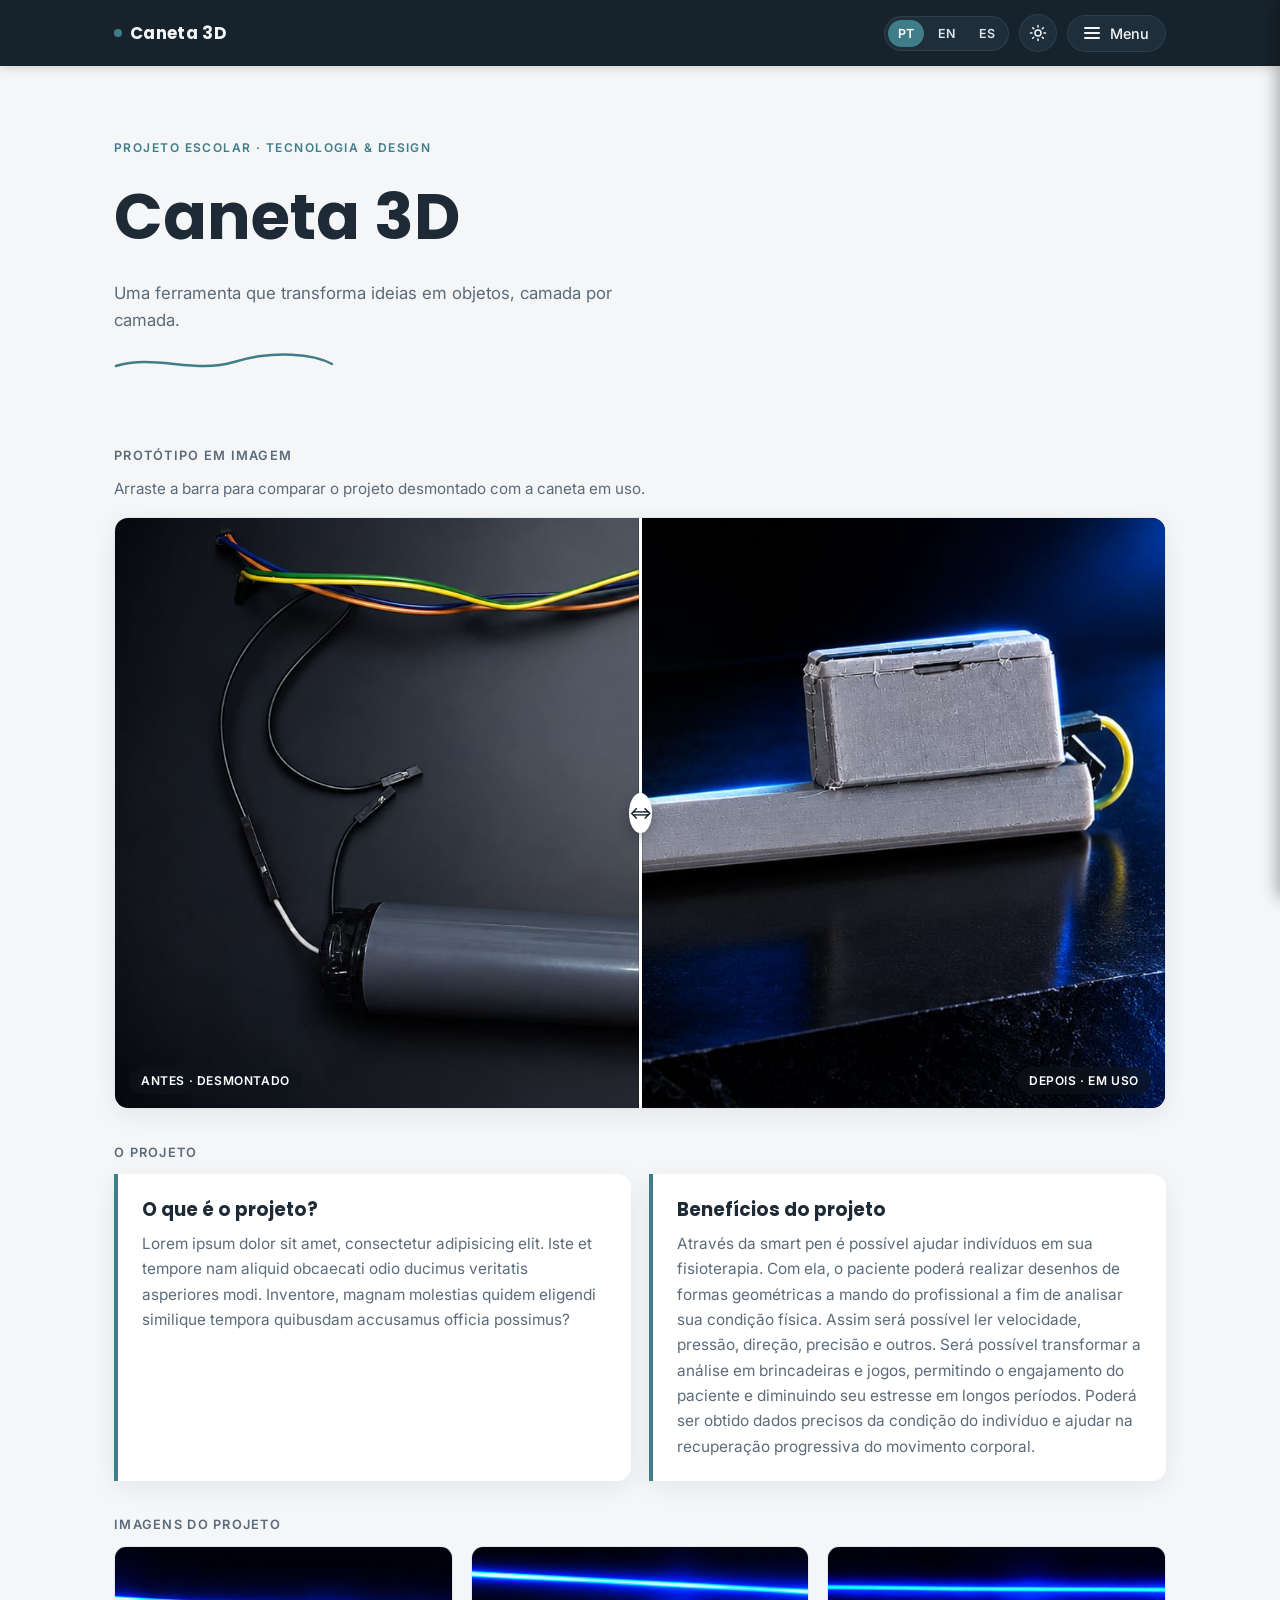
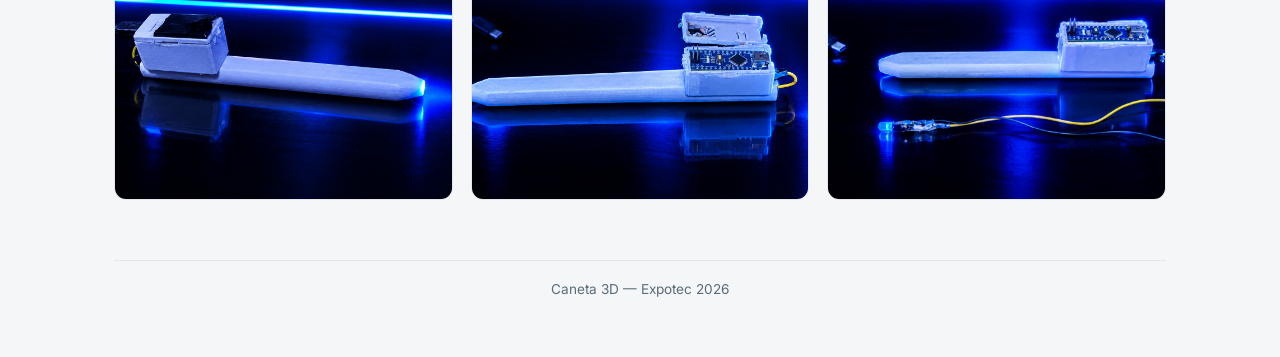
==== index.html @ 74011c3b "Add files via upload" ====
<!DOCTYPE html>
<html lang="pt-BR">
<head>
<meta charset="UTF-8">
<script>
// Aplica o tema salvo antes da página renderizar, evitando "flash" de tela clara
(function(){
  var t = localStorage.getItem('caneta3d-theme');
  if(t === 'dark' || (!t && window.matchMedia('(prefers-color-scheme: dark)').matches)){
    document.documentElement.setAttribute('data-theme','dark');
  }
})();
</script>
<meta name="viewport" content="width=device-width, initial-scale=1.0">
<title>Caneta 3D</title>
<link rel="preconnect" href="https://fonts.googleapis.com">
<link rel="preconnect" href="https://fonts.gstatic.com" crossorigin>
<link href="https://fonts.googleapis.com/css2?family=Inter:wght@400;500;600&family=Poppins:wght@600;700&display=swap" rel="stylesheet">
<link rel="stylesheet" href="estilo.css">
</head>
<body>
<header class="topbar">
  <div class="topbar-inner">
    <span class="wordmark"><span class="dot"></span>Caneta 3D</span>
    <div class="topbar-actions">
      <div class="lang-switch" role="group" aria-label="Selecionar idioma">
        <button class="lang-btn" data-lang="pt" onclick="trocarIdioma('pt')">PT</button>
        <button class="lang-btn" data-lang="en" onclick="trocarIdioma('en')">EN</button>
        <button class="lang-btn" data-lang="es" onclick="trocarIdioma('es')">ES</button>
      </div>
      <button class="theme-toggle" id="themeToggle" data-i18n-attr="aria-label:theme.toggle,title:theme.toggle" aria-label="Alternar tema claro/escuro" title="Alternar tema">
        <svg class="icon-sun" viewBox="0 0 24 24" fill="none" stroke="currentColor" stroke-width="2" stroke-linecap="round"><circle cx="12" cy="12" r="4"/><path d="M12 2v2M12 20v2M4.9 4.9l1.4 1.4M17.7 17.7l1.4 1.4M2 12h2M20 12h2M4.9 19.1l1.4-1.4M17.7 6.3l1.4-1.4"/></svg>
        <svg class="icon-moon" viewBox="0 0 24 24" fill="currentColor"><path d="M20.354 15.354A9 9 0 018.646 3.646 9.003 9.003 0 1020.354 15.354z"/></svg>
      </button>
      <button class="menu-toggle" onclick="toggleMenu()" aria-expanded="false" aria-controls="menuOpcoes">
        <span class="hamburger"><span></span><span></span><span></span></span>
        Menu
      </button>
    </div>
  </div>
  <nav class="menu-opcoes" id="menuOpcoes">
    <a href="index.html" aria-current="page" data-i18n="nav.inicio">Início</a>
    <a href="sobre.html" data-i18n="nav.sobre">Sobre o Projeto</a>
    <a href="participantes.html" data-i18n="nav.participantes">Participantes do Projeto</a>
  </nav>
</header>

<section class="hero animar">
  <span class="eyebrow" data-i18n="index.hero.eyebrow">Expotec · Tecnologia &amp; Design</span>
  <h1>Caneta 3D</h1>
  <p class="hero-sub" data-i18n="index.hero.sub">Uma ferramenta que transforma ideias em objetos, camada por camada.</p>
  <svg class="stroke-line" width="220" height="20" viewBox="0 0 220 20" fill="none" xmlns="http://www.w3.org/2000/svg">
    <path d="M2 14 C 40 2, 80 22, 120 10 S 200 2, 218 12" stroke="#3F7D89" stroke-width="2.5" stroke-linecap="round"/>
  </svg>
</section>

<div class="section-wrap">
  <p class="section-label animar" data-i18n="index.imagem.label">Protótipo em Imagem</p>
  <p class="compare-intro animar" data-i18n="index.compare.intro">Arraste a barra para comparar o projeto desmontado com a caneta em uso.</p>
  <div class="compare-wrap animar">
    <div class="compare" id="compareSlider">
      <div class="compare-media compare-before">
        <!-- Renomeie o arquivo na pasta para projeto-desmontado.jpg -->
        <img src="projeto-desmontado.jpg" alt="Projeto desmontado">
        <span class="compare-label" data-i18n="compare.before">Antes · Desmontado</span>
      </div>
      <div class="compare-media compare-after" id="compareAfter">
        <!-- Renomeie o arquivo na pasta para projeto-em-uso.jpg -->
        <img src="projeto-em-uso.jpg" alt="Caneta em uso">
        <span class="compare-label" data-i18n="compare.after">Depois · Em uso</span>
      </div>
      <div class="compare-handle" id="compareHandle" tabindex="0" role="slider"
           data-i18n-attr="aria-label:compare.aria"
           aria-label="Arraste para comparar antes e depois" aria-valuemin="0" aria-valuemax="100" aria-valuenow="50">
        <span class="compare-handle-line"></span>
        <span class="compare-handle-btn">⇔</span>
      </div>
    </div>
  </div>

  <p class="section-label animar" data-i18n="project.label">O projeto</p>
  <div class="grid-cards">
    <div class="etapas animar">
      <h2 data-i18n="project.card1.title">O que é o projeto?</h2>
      <p data-i18n="project.card1.text">Lorem ipsum dolor sit amet, consectetur adipisicing elit. Iste et tempore nam aliquid obcaecati odio ducimus veritatis asperiores modi. Inventore, magnam molestias quidem eligendi similique tempora quibusdam accusamus officia possimus?</p>
    </div>
    <div class="etapas animar">
      <h2 data-i18n="project.card2.title">Benefícios do projeto</h2>
      <p data-i18n="project.card2.text">Através da smart pen é possível ajudar indivíduos em sua fisioterapia. Com ela, o paciente poderá realizar desenhos de formas geométricas a mando do profissional a fim de analisar sua condição física. Assim será possível ler velocidade, pressão, direção, precisão e outros. Será possível transformar a análise em brincadeiras e jogos, permitindo o engajamento do paciente e diminuindo seu estresse em longos períodos. Poderá ser obtido dados precisos da condição do indivíduo e ajudar na recuperação progressiva do movimento corporal.</p>
    </div>
  </div>

  <p class="section-label animar" data-i18n="images.label">Imagens do projeto</p>
  <div class="imagens animar">
    <div class="image-frame">
      <img src="caneta1.jpeg" alt="Imagem do projeto" onerror="this.style.display='none'">
      <span data-i18n="image.placeholder">caneta1.jpeg</span>
    </div>
    <div class="image-frame">
      <img src="caneta2.jpeg" alt="Imagem do projeto" onerror="this.style.display='none'">
      <span data-i18n="image.placeholder">caneta2.jpeg</span>
    </div>
    <div class="image-frame">
      <img src="caneta3.jpeg" alt="Imagem do projeto" onerror="this.style.display='none'">
      <span data-i18n="image.placeholder">caneta3.jpeg</span>
    </div>
  </div>

  <footer data-i18n="footer.text">Caneta 3D — Expotec 2026</footer>
</div>

<script src="Idioma.JS"></script>
<script src="script.js"></script>
</body>
</html>
---- estilo.css ----
:root{
  --bg:#F4F6F8;
  --surface:#FFFFFF;
  --nav-bg:#16222C;
  --nav-bg-soft:#1E2E3A;
  --ink:#1E2A35;
  --ink-soft:#5B6B7A;
  --accent:#3F7D89;
  --accent-soft:#E3EEEF;
  --border:#E3E7EB;
  --radius:14px;
  --shadow:0 6px 24px rgba(22,34,44,0.07);
}

[data-theme="dark"]{
  --bg:#0F1620;
  --surface:#16202B;
  --nav-bg:#0B1116;
  --nav-bg-soft:#161F29;
  --ink:#E7EDF2;
  --ink-soft:#93A3B0;
  --accent:#5FA8B5;
  --accent-soft:#1B2E33;
  --border:#233240;
  --shadow:0 6px 24px rgba(0,0,0,0.35);
}

*{box-sizing:border-box;}
body{
  margin:0;
  background:var(--bg);
  color:var(--ink);
  font-family:'Inter',Arial,sans-serif;
  padding-bottom:60px;
  transition:background .35s ease, color .35s ease;
}
h1,h2{font-family:'Poppins',sans-serif;}
a:focus-visible,button:focus-visible{outline:2px solid var(--accent);outline-offset:2px;}

/* NAV */
.topbar{position:sticky;top:0;z-index:50;background:var(--nav-bg);box-shadow:0 2px 10px rgba(0,0,0,0.15);transition:background .35s ease;}
.topbar-inner{max-width:1100px;margin:0 auto;display:flex;align-items:center;justify-content:space-between;padding:14px 24px;}
.wordmark{display:flex;align-items:center;gap:8px;color:#F4F6F8;font-family:'Poppins',sans-serif;font-weight:700;letter-spacing:.02em;font-size:1.05rem;}
.wordmark .dot{width:8px;height:8px;border-radius:50%;background:var(--accent);}

.topbar-actions{display:flex;align-items:center;gap:10px;}

.theme-toggle{
  display:flex;align-items:center;justify-content:center;
  width:38px;height:38px;border-radius:50%;
  background:var(--nav-bg-soft);color:#F4F6F8;
  border:1px solid rgba(255,255,255,0.08);
  cursor:pointer;transition:background .2s ease, transform .2s ease;
}
.theme-toggle:hover{background:#294254;transform:translateY(-1px);}
.theme-toggle svg{width:18px;height:18px;display:block;}
.theme-toggle .icon-moon{display:none;}
[data-theme="dark"] .theme-toggle .icon-sun{display:none;}
[data-theme="dark"] .theme-toggle .icon-moon{display:block;}

.menu-toggle{
  display:flex;align-items:center;gap:10px;
  background:var(--nav-bg-soft);color:#F4F6F8;
  border:1px solid rgba(255,255,255,0.08);
  padding:9px 16px;border-radius:999px;
  font-family:'Inter',sans-serif;font-size:.9rem;font-weight:500;
  cursor:pointer;transition:background .2s ease;
}
.menu-toggle:hover{background:#294254;}
.hamburger{width:16px;height:12px;position:relative;}
.hamburger span{position:absolute;left:0;width:100%;height:2px;background:#F4F6F8;border-radius:2px;transition:transform .25s ease,opacity .25s ease;}
.hamburger span:nth-child(1){top:0;}
.hamburger span:nth-child(2){top:5px;}
.hamburger span:nth-child(3){top:10px;}
.menu-toggle.aberto .hamburger span:nth-child(1){transform:translateY(5px) rotate(45deg);}
.menu-toggle.aberto .hamburger span:nth-child(2){opacity:0;}
.menu-toggle.aberto .hamburger span:nth-child(3){transform:translateY(-5px) rotate(-45deg);}


.menu-opcoes{
  position:fixed;
  top:0;
  right:0;
  height:100vh;
  width:280px;
  max-width:80vw;
  margin:0;
  background:var(--nav-bg-soft);
  border-radius:12px 0 0 12px;
  padding:80px 8px 8px;
  box-shadow:-4px 0 16px rgba(0,0,0,0.3);
  transform:translateX(100%);
  opacity:1;
  overflow-y:auto;
  transition:transform .3s cubic-bezier(.22,.61,.36,1);
  z-index:1000;
  display:flex;
  flex-direction:column;
  gap:6px;
}

.menu-opcoes.aberto{
  transform:translateX(0);
  max-height:none;
}
.menu-opcoes a{
  display:block;
  text-decoration:none !important;
  color:#DCE4E9 !important;
  padding:12px 16px;
  border-radius:8px;
  font-size:.95rem;
  font-weight:500;
  border-left:3px solid transparent;
  transition:background .2s ease, border-color .2s ease;
}
.menu-opcoes a:visited{
  color:#DCE4E9 !important;
}
.menu-opcoes a:hover{background:#243B4A;}
.menu-opcoes a[aria-current="page"]{
  background:#243B4A;
  border-left-color:var(--accent);
  color:#fff !important;
  font-weight:600;
}

/* HERO */
.hero{max-width:1100px;margin:0 auto;padding:70px 24px 40px;}
.hero.hero-solo{min-height:calc(100vh - 64px);display:flex;flex-direction:column;justify-content:center;padding:0 24px;}
.eyebrow{
  display:inline-block;text-transform:uppercase;letter-spacing:.12em;
  font-size:.75rem;font-weight:600;color:var(--accent);margin:0 0 14px;
}
.hero h1{font-size:clamp(2.6rem,6vw,4rem);margin:0;font-weight:700;color:var(--ink);}
.hero-sub{max-width:520px;color:var(--ink-soft);font-size:1.05rem;line-height:1.6;margin:16px 0 0;}
.stroke-line{display:block;margin-top:18px;}
.stroke-line path{
  stroke-dasharray:220;stroke-dashoffset:220;
  animation:draw .9s cubic-bezier(.22,.61,.36,1) forwards;animation-delay:.5s;
}
@keyframes draw{to{stroke-dashoffset:0;}}

/* CONTENT */
.section-wrap{max-width:1100px;margin:0 auto;padding:0 24px;}
.section-label{font-size:.8rem;text-transform:uppercase;letter-spacing:.1em;color:var(--ink-soft);font-weight:600;margin:36px 0 14px;}
.compare-intro{color:var(--ink-soft);font-size:.95rem;line-height:1.6;margin:0 0 16px;max-width:560px;}
.grid-cards{display:grid;grid-template-columns:repeat(auto-fit,minmax(260px,1fr));gap:18px;}

.etapas{
  background:var(--surface);
  border-left:4px solid var(--accent);
  border-radius:0 var(--radius) var(--radius) 0;
  padding:22px 24px;
  box-shadow:var(--shadow);
  transition:transform .25s ease, box-shadow .25s ease, background .35s ease;
}
.etapas:hover{transform:translateY(-3px);box-shadow:0 10px 28px rgba(22,34,44,0.14);}
.etapas h2{margin:0 0 8px;font-size:1.15rem;color:var(--ink);}
.etapas p{margin:0;color:var(--ink-soft);line-height:1.65;font-size:.96rem;}

.imagens{display:grid;grid-template-columns:repeat(auto-fit,minmax(220px,1fr));gap: 18px;margin:14px 0 10px;}
.image-frame{
  position:relative;aspect-ratio:4/3;border-radius:12px;overflow:hidden;
  border:1px solid var(--border);
  background:repeating-linear-gradient(135deg,var(--accent-soft) 0 10px,var(--surface) 10px 20px);
  display:flex;align-items:center;justify-content:center;
}
.image-frame img{position:absolute;inset:0;width:100%;height:100%;object-fit:cover;}
.image-frame span{font-size:.82rem;color:var(--ink-soft);font-weight:500;}

/* COMPARADOR ANTES / DEPOIS */
.compare-wrap{margin:6px 0 10px;}
.compare{
  position:relative;width:100%;aspect-ratio:16/9;border-radius:var(--radius);
  overflow:hidden;box-shadow:var(--shadow);border:1px solid var(--border);
  background:repeating-linear-gradient(135deg,var(--accent-soft) 0 10px,var(--surface) 10px 20px);
  touch-action:none;user-select:none;
}
.compare-media{position:absolute;inset:0;}
.compare-media img,
.compare-media video{
  width:100%;
  height:100%;
  object-fit:cover;
  object-position:center;
  display:block;
  background:var(--surface);
}
.compare-before{z-index:1;}
.compare-after{z-index:2;clip-path:inset(0 0 0 50%);}
.compare-label{
  position:absolute;bottom:14px;font-size:.75rem;font-weight:600;
  letter-spacing:.05em;text-transform:uppercase;color:#fff;
  background:rgba(15,22,29,0.55);backdrop-filter:blur(4px);
  padding:6px 12px;border-radius:999px;pointer-events:none;
}
.compare-before .compare-label{left:14px;}
.compare-after .compare-label{right:14px;}
.compare-handle{
  position:absolute;top:0;bottom:0;left:50%;width:0;z-index:3;
  display:flex;align-items:center;justify-content:center;
  cursor:ew-resize;transform:translateX(-50%);
}
.compare-handle-line{position:absolute;top:0;bottom:0;width:3px;background:#fff;box-shadow:0 0 0 1px rgba(0,0,0,.15);}
.compare-handle-btn{
  position:relative;width:40px;height:40px;border-radius:50%;
  background:#fff;color:var(--nav-bg);display:flex;align-items:center;justify-content:center;
  font-size:1.1rem;box-shadow:0 4px 14px rgba(0,0,0,.28);
}
.compare-handle:focus-visible .compare-handle-btn{outline:2px solid var(--accent);outline-offset:2px;}

footer{max-width:1100px;margin:60px auto 0;padding:20px 24px 0;border-top:1px solid var(--border);color:var(--ink-soft);font-size:.85rem;text-align:center;}

/* ANIMAÇÕES OTIMIZADAS: reveal ao entrar na tela (IntersectionObserver), via transição em vez de keyframes soltos */
.animar{
  opacity:0;
  transform:translateY(22px) scale(.98);
  transition:opacity .9s cubic-bezier(.16,1,.3,1), transform .9s cubic-bezier(.16,1,.3,1);
  will-change:opacity, transform;
}
.animar.in-view{opacity:1;transform:translateY(0) scale(1);}

@media (prefers-reduced-motion:reduce){
  *,*::before,*::after{animation-duration:.01ms !important;animation-iteration-count:1 !important;transition-duration:.01ms !important;}
}
.lang-switch{
  display:flex;gap:4px;
  background:var(--nav-bg-soft);
  border:1px solid rgba(255,255,255,0.08);
  border-radius:999px;
  padding:3px;
}
.lang-btn{
  background:transparent;border:none;color:#DCE4E9;
  font-family:'Inter',sans-serif;font-size:.78rem;font-weight:600;
  padding:6px 10px;border-radius:999px;cursor:pointer;
  transition:background .2s ease,color .2s ease;
}
.lang-btn:hover{background:#294254;}
.lang-btn.ativo{background:var(--accent);color:#fff;}

/* PARTICIPANTES — grid centralizado, 4 em cima e 3 embaixo */
.participantes-wrap{
  max-width:none;
  margin:0;
  padding-left:24px;
  padding-top:48px;
}
.participantes-lista{
  display:flex;
  flex-direction:row;
  flex-wrap:wrap;
  justify-content:center;
  align-items:flex-start;
  gap:24px;
  margin:24px 0 40px;
}
.participante-card{
  display:flex;
  align-items:center;
  gap:16px;
  flex:0 1 240px;
  background:var(--nav-bg-soft);
  border:1px solid rgba(255,255,255,0.08);
  border-radius:12px;
  padding:10px 24px 10px 10px;
  text-align:left;
  transition:transform .2s ease, background .2s ease;
}
.participante-card:hover{
  transform:translateX(4px);
  background:#243B4A;
}
.participante-foto{
  width:88px;
  height:88px;
  border-radius:10px;
  overflow:hidden;
  flex-shrink:0;
  background:#0f1c26;
}
.participante-foto img{
  width:100%;
  height:100%;
  object-fit:cover;
  display:block;
}
.participante-nome{
  font-family:'Inter',sans-serif;
  font-size:1rem;
  font-weight:600;
  color:#F4F6F8;
  margin:0;
}
.participante-funcao{
  font-family:'Inter',sans-serif;
  font-size:.8rem;
  font-weight:500;
  color:#93A3B0;
  margin:4px 0 0;
}

/* Ajuste de posição do hero na página de Participantes:
   sobe o título e aproxima da borda esquerda */
.hero-solo.hero-participantes{
  justify-content:flex-start;
  padding-top:12vh;
  padding-left:8px;
}
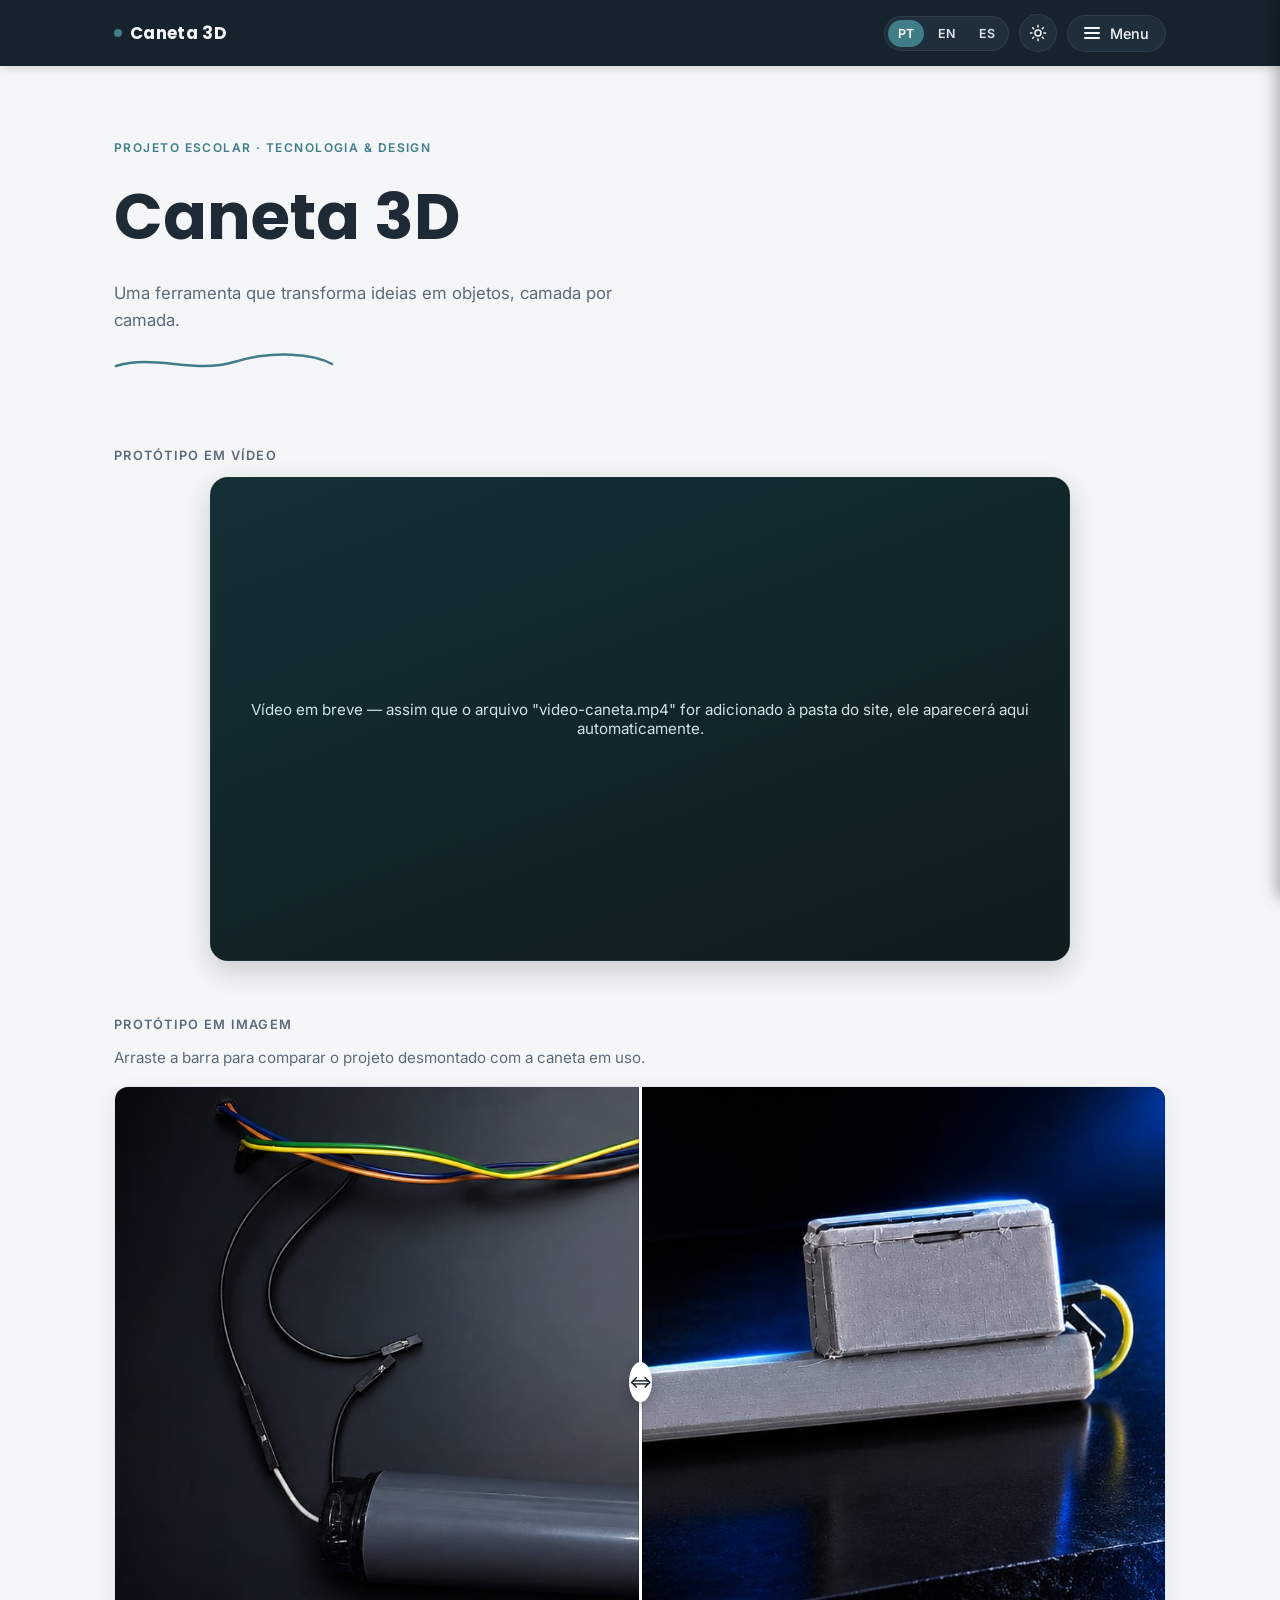
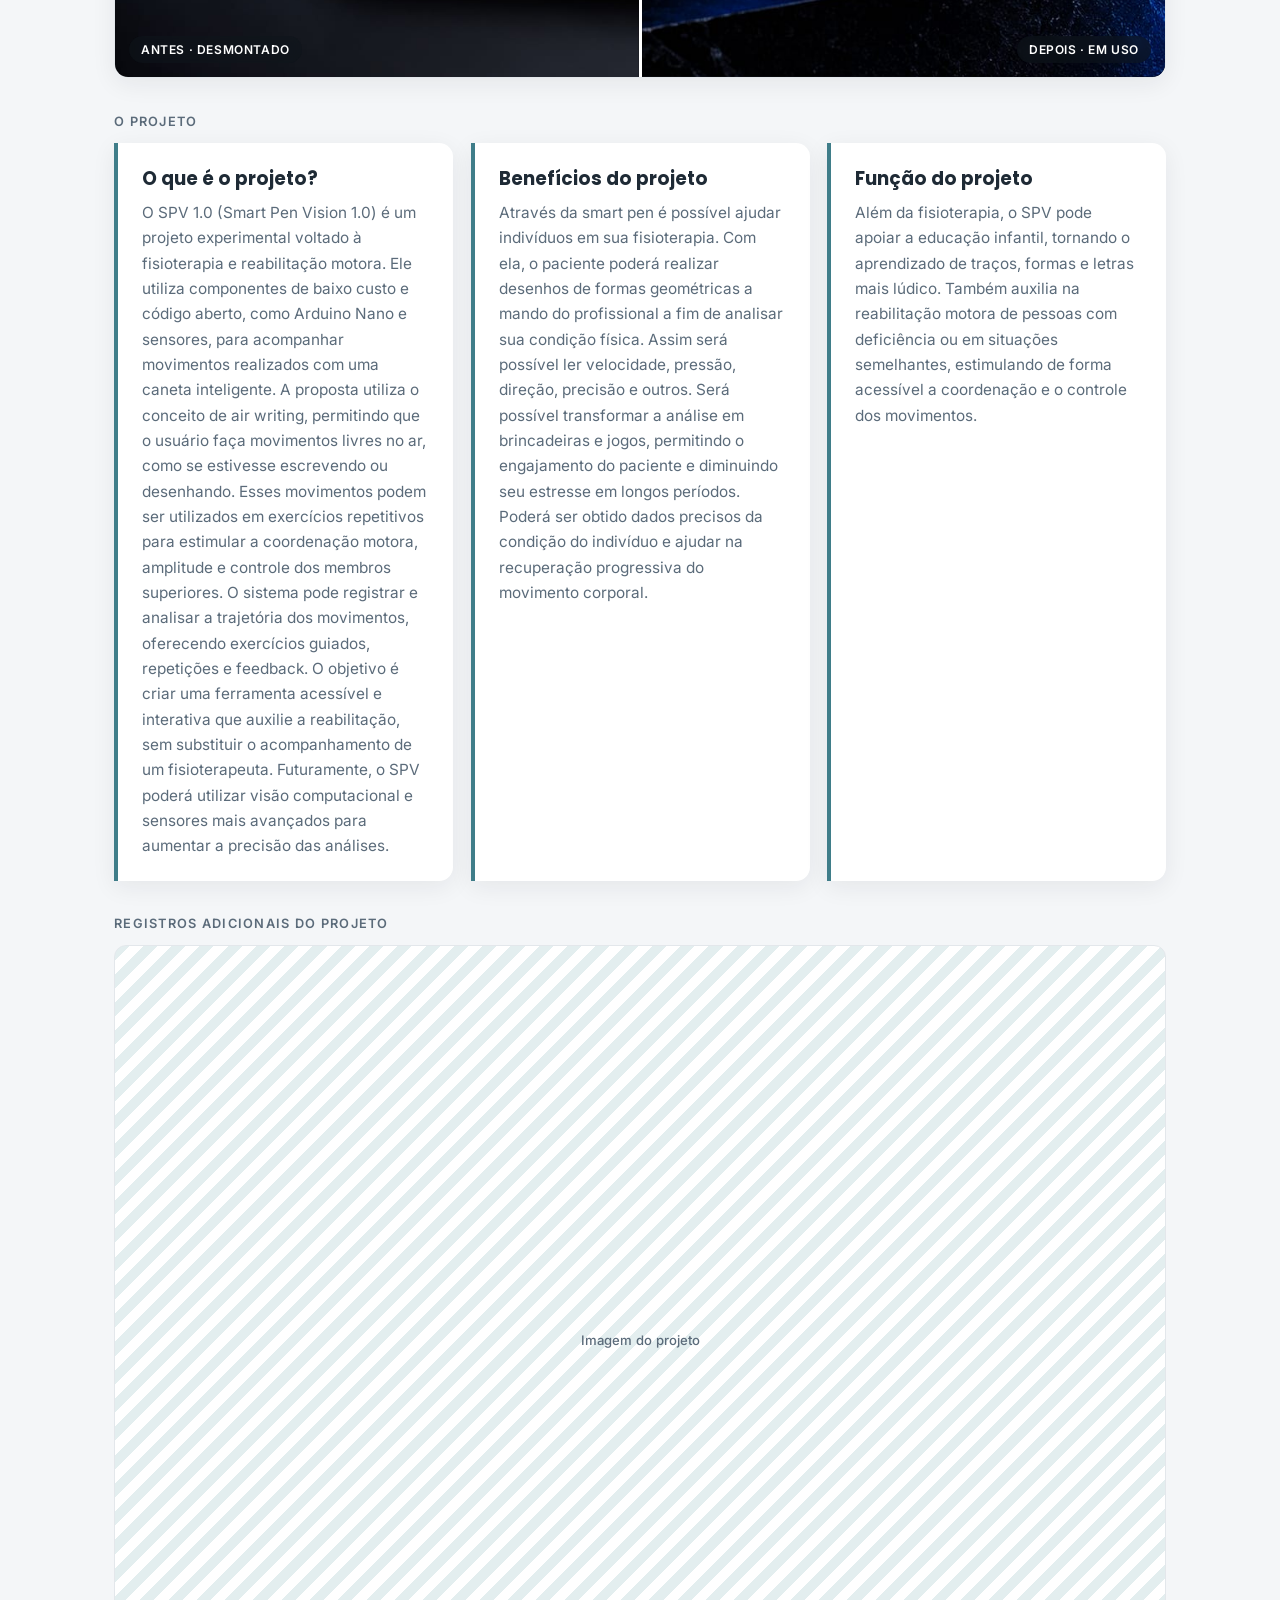
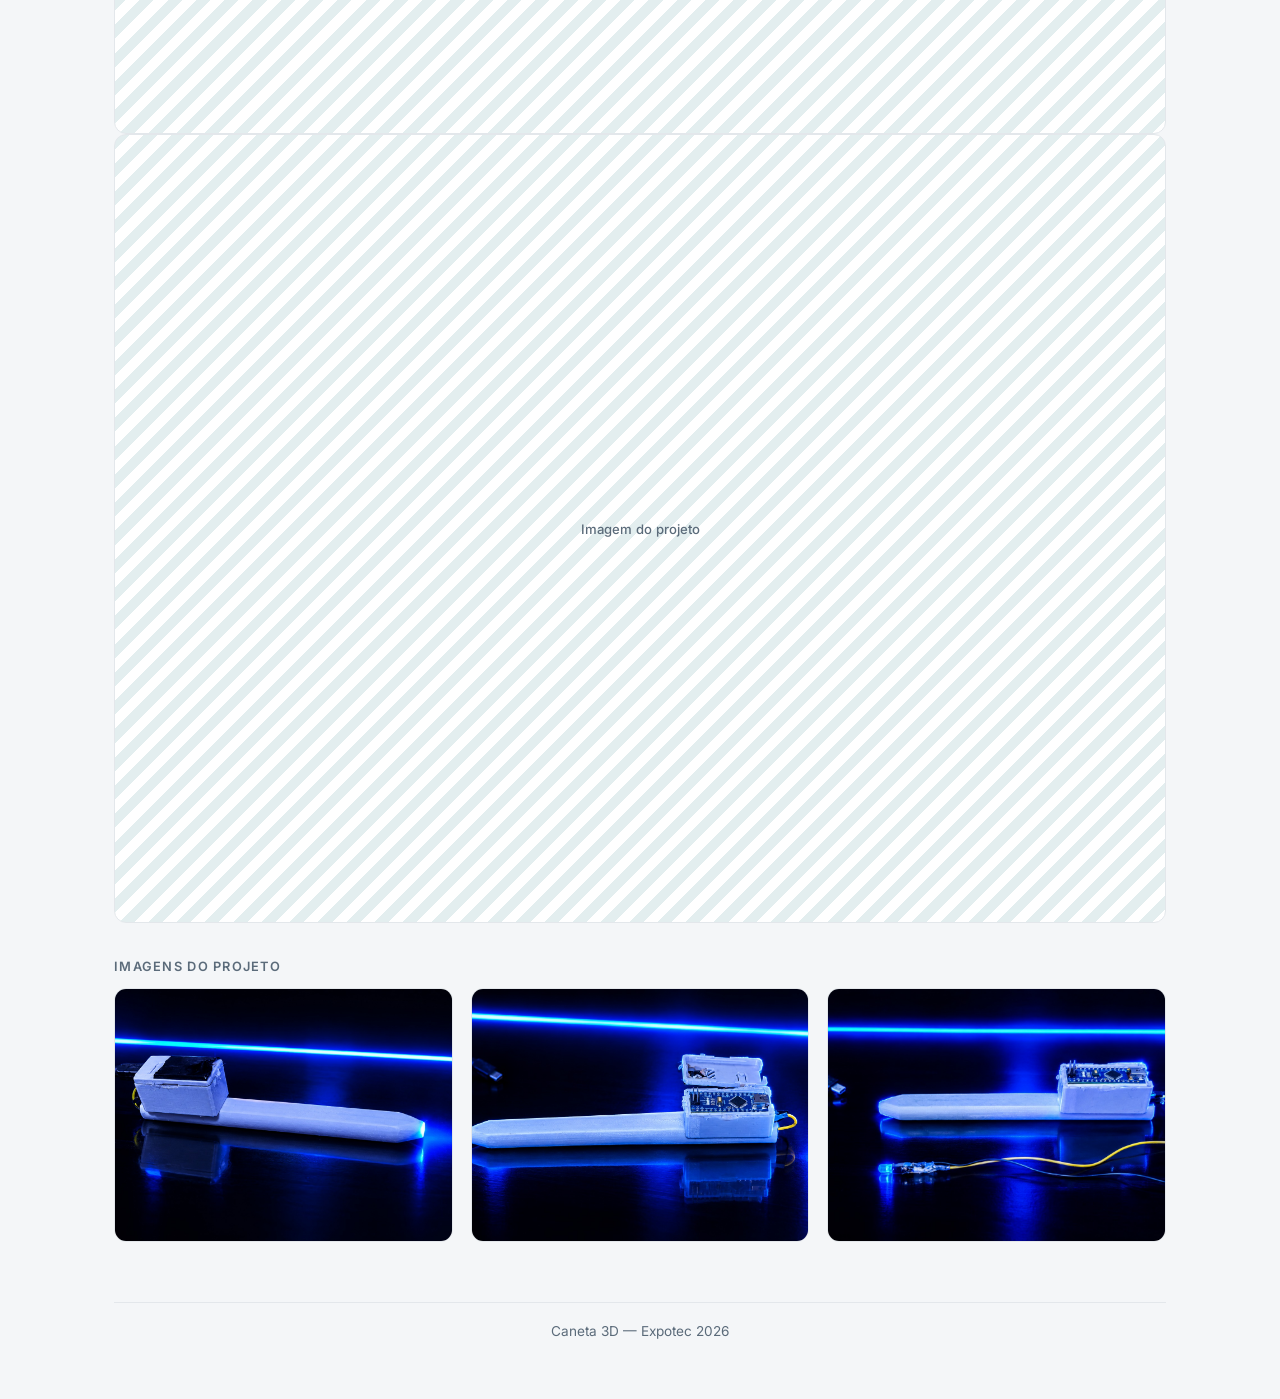
==== commit aca98a0c: "Update index.html" ====
--- a/index.html
+++ b/index.html
@@ -17,6 +17,49 @@
 <link rel="preconnect" href="https://fonts.gstatic.com" crossorigin>
 <link href="https://fonts.googleapis.com/css2?family=Inter:wght@400;500;600&family=Poppins:wght@600;700&display=swap" rel="stylesheet">
 <link rel="stylesheet" href="estilo.css">
+
+<!-- ===================== ESTILO DA SEÇÃO "VÍDEO DO PROTÓTIPO" ===================== -->
+<style>
+  .video-wrap{
+    max-width: 860px;
+    margin: 0 auto 56px;
+  }
+  .video-frame{
+    position: relative;
+    width: 100%;
+    aspect-ratio: 16 / 9;
+    background: #0f1b1e;
+    border-radius: 18px;
+    overflow: hidden;
+    box-shadow: 0 10px 30px rgba(0,0,0,.18);
+    border: 1px solid rgba(63,125,137,.25);
+  }
+  .video-frame video{
+    width: 100%;
+    height: 100%;
+    display: block;
+    object-fit: cover;
+    background: #0f1b1e;
+  }
+  /* Aviso visível apenas enquanto não houver vídeo (some sozinho quando o <video> tiver uma fonte válida) */
+  .video-placeholder-msg{
+    position: absolute;
+    inset: 0;
+    display: flex;
+    align-items: center;
+    justify-content: center;
+    text-align: center;
+    padding: 24px;
+    color: #cfe3e6;
+    font-family: 'Inter', sans-serif;
+    font-size: .95rem;
+    background: linear-gradient(160deg, #143036, #0f1b1e);
+    pointer-events: none;
+  }
+  html[data-theme="dark"] .video-frame{
+    border-color: rgba(63,125,137,.4);
+  }
+</style>
 </head>
 <body>
 <header class="topbar">
@@ -55,6 +98,41 @@
 </section>
 
 <div class="section-wrap">
+  <p class="section-label animar" data-i18n="index.video.label">Protótipo em vídeo</p>
+  <div class="video-wrap animar">
+    <div class="video-frame">
+
+      <!-- ============================================================
+           👉 COLOQUE O VÍDEO AQUI 👈
+           1) Coloque o arquivo de vídeo na mesma pasta deste index.html
+              (ex: video-caneta.mp4)
+           2) Troque "video-caneta.mp4" abaixo pelo nome exato do arquivo
+           3) (Opcional) Coloque uma imagem de capa e troque
+              "video-capa.jpg" pelo nome dela no atributo poster
+      ============================================================ -->
+      <video controls preload="metadata" poster="video-capa.jpg">
+        <source src="video-caneta.mp4" type="video/mp4">
+        Seu navegador não suporta a reprodução deste vídeo.
+      </video>
+
+      <!-- Mensagem exibida apenas enquanto o vídeo acima não existir/carregar.
+           Pode remover esta div quando o vídeo estiver no ar. -->
+      <div class="video-placeholder-msg" id="videoPlaceholderMsg">
+        Vídeo em breve — assim que o arquivo "video-caneta.mp4" for adicionado à pasta do site, ele aparecerá aqui automaticamente.
+      </div>
+    </div>
+  </div>
+  <script>
+    // Esconde o aviso de placeholder automaticamente assim que o vídeo carregar de verdade
+    (function(){
+      var v = document.currentScript.parentElement.querySelector('video');
+      var msg = document.getElementById('videoPlaceholderMsg');
+      if(!v || !msg) return;
+      v.addEventListener('loadeddata', function(){ msg.style.display = 'none'; });
+      v.addEventListener('error', function(){ msg.style.display = 'flex'; }, true);
+    })();
+  </script>
+
   <p class="section-label animar" data-i18n="index.imagem.label">Protótipo em Imagem</p>
   <p class="compare-intro animar" data-i18n="index.compare.intro">Arraste a barra para comparar o projeto desmontado com a caneta em uso.</p>
   <div class="compare-wrap animar">
@@ -82,11 +160,36 @@
   <div class="grid-cards">
     <div class="etapas animar">
       <h2 data-i18n="project.card1.title">O que é o projeto?</h2>
-      <p data-i18n="project.card1.text">Lorem ipsum dolor sit amet, consectetur adipisicing elit. Iste et tempore nam aliquid obcaecati odio ducimus veritatis asperiores modi. Inventore, magnam molestias quidem eligendi similique tempora quibusdam accusamus officia possimus?</p>
+      <p data-i18n="project.card1.text">O SPV 1.0 (Smart Pen Vision 1.0) é uma caneta inteligente de baixo custo, construída com Arduino Nano e sensores. Ela usa o conceito de air writing, captando movimentos livres feitos no ar para estimular a coordenação motora. O sistema registra a trajetória dos gestos e oferece exercícios guiados e feedback, sempre como apoio — nunca em substituição — ao acompanhamento profissional.</p>
     </div>
     <div class="etapas animar">
       <h2 data-i18n="project.card2.title">Benefícios do projeto</h2>
-      <p data-i18n="project.card2.text">Através da smart pen é possível ajudar indivíduos em sua fisioterapia. Com ela, o paciente poderá realizar desenhos de formas geométricas a mando do profissional a fim de analisar sua condição física. Assim será possível ler velocidade, pressão, direção, precisão e outros. Será possível transformar a análise em brincadeiras e jogos, permitindo o engajamento do paciente e diminuindo seu estresse em longos períodos. Poderá ser obtido dados precisos da condição do indivíduo e ajudar na recuperação progressiva do movimento corporal.</p>
+      <p data-i18n="project.card2.text">A smart pen permite que o paciente desenhe formas geométricas indicadas por um profissional, medindo velocidade, pressão, direção e precisão dos movimentos. A análise pode virar jogos, tornando a experiência mais leve e reduzindo o estresse em sessões longas, além de gerar dados precisos para acompanhar a evolução da recuperação motora.</p>
+    </div>
+    <div class="etapas animar">
+      <h2 data-i18n="project.card3.title">Função do projeto</h2>
+      <p data-i18n="project.card3.text">Além da fisioterapia, o SPV pode apoiar a educação infantil, tornando o aprendizado de traços, formas e letras mais lúdico. Também auxilia na reabilitação motora de pessoas com deficiência ou em situações semelhantes, estimulando de forma acessível a coordenação e o controle dos movimentos.</p>
+    </div>
+  </div>
+
+  <p class="section-label animar" data-i18n="project.extra.label">Registros adicionais do projeto</p>
+  <div class="projeto-imagens animar">
+    <div class="image-frame">
+      <!-- ============================================================
+           👉 COLOQUE A PRIMEIRA IMAGEM EXTRA DO PROJETO AQUI 👈
+           1) Salve o arquivo na mesma pasta deste index.html
+           2) Troque "projeto-extra-1.jpg" abaixo pelo nome exato do arquivo
+      ============================================================ -->
+      <img src="Criança.jpg" alt="Imagem adicional do projeto" onerror="this.style.display='none'">
+      <span data-i18n="image.placeholder">Imagem do projeto</span>
+    </div>
+    <div class="image-frame">
+      <!-- ============================================================
+           👉 COLOQUE A SEGUNDA IMAGEM EXTRA DO PROJETO AQUI 👈
+           Troque "projeto-extra-2.jpg" abaixo pelo nome exato do arquivo
+      ============================================================ -->
+      <img src="Senhora.jpg" alt="Imagem adicional do projeto" onerror="this.style.display='none'">
+      <span data-i18n="image.placeholder">Imagem do projeto</span>
     </div>
   </div>
 
@@ -108,8 +211,22 @@
 
   <footer data-i18n="footer.text">Caneta 3D — Expotec 2026</footer>
 </div>
+
+<!-- ===================== WIDGET VLIBRAS (tradutor de Português para Libras) =====================
+     Ícone flutuante que traduz o conteúdo da página para Língua Brasileira de Sinais.
+     Serviço público oficial: https://www.gov.br/governodigital/pt-br/vlibras ============ -->
+<div vw class="enabled">
+  <div vw-access-button class="active"></div>
+  <div vw-plugin-wrapper>
+    <div class="vw-plugin-top-wrapper"></div>
+  </div>
+</div>
+<script src="https://vlibras.gov.br/app/vlibras-plugin.js"></script>
+<script>
+  new window.VLibras.Widget('https://vlibras.gov.br/app');
+</script>
 
 <script src="Idioma.JS"></script>
 <script src="script.js"></script>
 </body>
-</html>+</html>
--- a/estilo.css
+++ b/estilo.css
@@ -26,6 +26,7 @@
 }
 
 *{box-sizing:border-box;}
+
 body{
   margin:0;
   background:var(--bg);
@@ -261,24 +262,26 @@
   align-items:center;
   gap:16px;
   flex:0 1 240px;
-  background:var(--nav-bg-soft);
-  border:1px solid rgba(255,255,255,0.08);
+  background:var(--surface);
+  border:1px solid var(--border);
   border-radius:12px;
   padding:10px 24px 10px 10px;
   text-align:left;
-  transition:transform .2s ease, background .2s ease;
+  box-shadow:var(--shadow);
+  transition:transform .2s ease, background .2s ease, box-shadow .2s ease;
 }
 .participante-card:hover{
   transform:translateX(4px);
-  background:#243B4A;
+  background:var(--accent-soft);
+  box-shadow:0 10px 28px rgba(22,34,44,0.14);
 }
 .participante-foto{
-  width:88px;
-  height:88px;
-  border-radius:10px;
+  width:112px;
+  height:112px;
+  border-radius:12px;
   overflow:hidden;
   flex-shrink:0;
-  background:#0f1c26;
+  background:var(--bg);
 }
 .participante-foto img{
   width:100%;
@@ -290,14 +293,14 @@
   font-family:'Inter',sans-serif;
   font-size:1rem;
   font-weight:600;
-  color:#F4F6F8;
+  color:var(--ink);
   margin:0;
 }
 .participante-funcao{
   font-family:'Inter',sans-serif;
   font-size:.8rem;
   font-weight:500;
-  color:#93A3B0;
+  color:var(--ink-soft);
   margin:4px 0 0;
 }
 
@@ -307,4 +310,21 @@
   justify-content:flex-start;
   padding-top:12vh;
   padding-left:8px;
-}+}
+
+/* Participantes em telas menores: cards ocupam a largura toda e a foto cresce um pouco mais */
+@media (max-width:640px){
+  .participantes-lista{
+    gap:16px;
+  }
+  .participante-card{
+    flex:1 1 100%;
+    max-width:420px;
+    padding:12px 20px 12px 12px;
+    gap:18px;
+  }
+  .participante-foto{
+    width:120px;
+    height:120px;
+  }
+}
